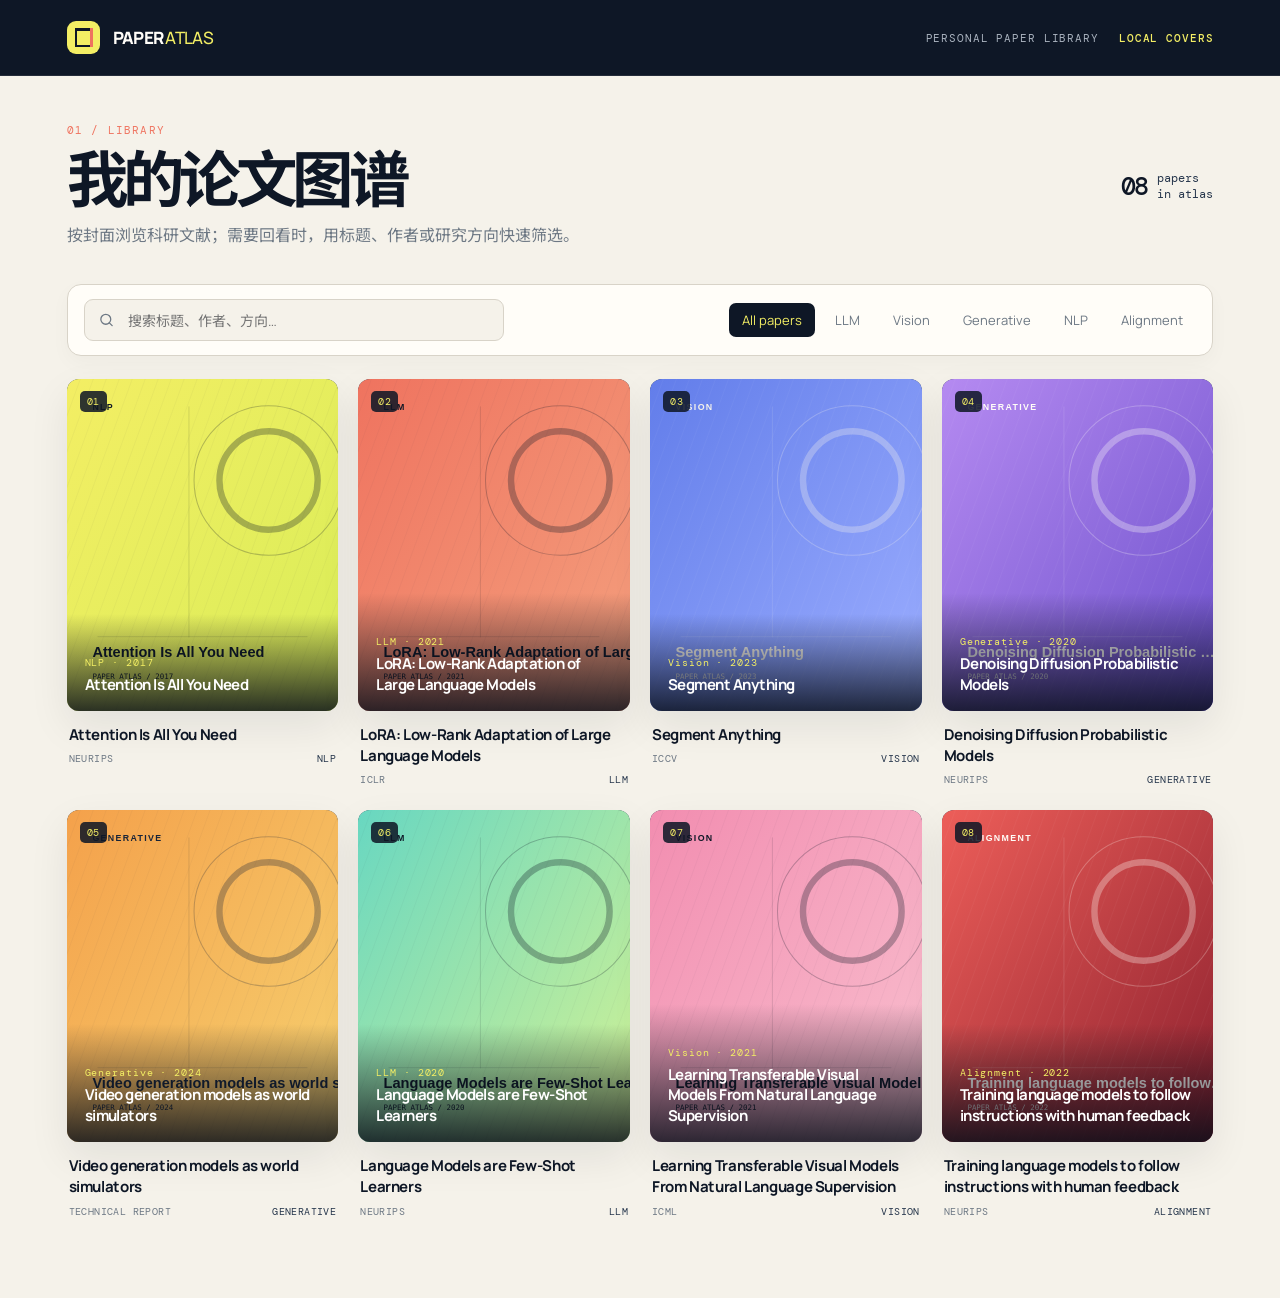
==== index.html @ ec0675ac "Build Paper Atlas literature gallery" ====
<!doctype html>
<html lang="zh-CN">
  <head>
    <meta charset="UTF-8" />
    <meta name="viewport" content="width=device-width, initial-scale=1.0" />
    <meta name="theme-color" content="#0e1726" />
    <meta name="description" content="一个以封面为入口的个人科研文献管理工作台。" />
    <title>Paper Atlas · 论文图谱</title>
    <link rel="icon" type="image/svg+xml" href="./favicon.svg" />
    <link rel="preconnect" href="https://fonts.googleapis.com" />
    <link rel="preconnect" href="https://fonts.gstatic.com" crossorigin />
    <link href="https://fonts.googleapis.com/css2?family=DM+Mono:wght@400;500&family=Manrope:wght@400;500;600;700;800&family=Noto+Sans+SC:wght@400;500;600;700;900&display=swap" rel="stylesheet" />
    <link rel="stylesheet" href="./styles.css" />
  </head>
  <body>
    <div id="app" class="app-shell"></div>
    <div id="toast" class="toast" role="status" aria-live="polite"></div>
    <script src="./app.js" defer></script>
  </body>
</html>
---- styles.css ----
:root {
  --ink: #0e1726;
  --ink-soft: #26364c;
  --muted: #6d7884;
  --paper: #f5f2ea;
  --paper-deep: #ebe6da;
  --white: #fffdf8;
  --line: #d8d3c8;
  --lime: #f3ee64;
  --coral: #ef735f;
  --blue: #627dea;
  --shadow: 0 16px 40px rgba(14, 23, 38, .08);
  font-family: "Manrope", "Noto Sans SC", sans-serif;
  color: var(--ink);
  background: var(--paper);
  font-synthesis: none;
}

* { box-sizing: border-box; }
html { min-width: 320px; background: var(--paper); }
body { margin: 0; min-width: 320px; background: var(--paper); }
button, input { font: inherit; }
button { cursor: pointer; }
a { color: inherit; }

.app-shell { min-height: 100vh; }
.topbar {
  height: 76px; padding: 0 5.2vw; display: flex; align-items: center; justify-content: space-between;
  background: var(--ink); color: var(--white); border-bottom: 1px solid rgba(255,255,255,.09);
}
.brand { display: flex; align-items: center; gap: 13px; text-decoration: none; }
.brand-mark { width: 33px; height: 33px; border-radius: 9px; background: var(--lime); position: relative; display: inline-block; }
.brand-mark::before { content: ""; position: absolute; inset: 7px 8px; border: 2px solid var(--ink); border-top-width: 3px; }
.brand-mark::after { content: ""; position: absolute; width: 3px; height: 19px; top: 7px; right: 7px; background: var(--coral); }
.brand-name { font-size: 17px; font-weight: 800; letter-spacing: -.04em; }
.brand-name span { color: var(--lime); font-weight: 500; }
.topbar-meta { display: flex; align-items: center; gap: 20px; color: #aab3bf; font-family: "DM Mono", monospace; font-size: 11px; text-transform: uppercase; letter-spacing: .08em; }
.topbar-meta b { color: var(--lime); font-weight: 500; }

.main { width: min(1400px, 89.6vw); margin: 0 auto; padding: 47px 0 80px; }
.view-header { display: flex; align-items: end; justify-content: space-between; gap: 32px; margin-bottom: 35px; }
.eyebrow { color: var(--coral); font-family: "DM Mono", monospace; font-size: 11px; text-transform: uppercase; letter-spacing: .11em; margin: 0 0 12px; }
h1, h2, h3, p { margin-top: 0; }
h1 { margin-bottom: 13px; font-size: clamp(2.3rem, 4.8vw, 4.4rem); line-height: .98; letter-spacing: -.075em; max-width: 690px; }
.lede { max-width: 555px; color: var(--muted); font-size: 16px; line-height: 1.7; margin-bottom: 0; }
.count-chip { align-self: center; display: flex; align-items: center; gap: 10px; padding: 9px 0; color: var(--ink-soft); font-family: "DM Mono", monospace; font-size: 12px; white-space: nowrap; }
.count-chip strong { color: var(--ink); font-size: 25px; letter-spacing: -.08em; }

.toolbar { display: flex; align-items: center; justify-content: space-between; gap: 18px; padding: 14px 16px; background: var(--white); border: 1px solid var(--line); border-radius: 14px; margin-bottom: 23px; box-shadow: 0 7px 20px rgba(14,23,38,.03); }
.search-wrap { position: relative; flex: 1; max-width: 420px; }
.search-wrap svg { position: absolute; left: 14px; top: 50%; transform: translateY(-50%); color: var(--muted); }
.search { width: 100%; height: 42px; padding: 0 14px 0 43px; border: 1px solid var(--line); border-radius: 9px; background: var(--paper); color: var(--ink); outline: none; font-size: 14px; }
.search:focus { border-color: var(--ink); box-shadow: 0 0 0 3px rgba(243,238,100,.55); }
.filters { display: flex; gap: 7px; flex-wrap: wrap; justify-content: end; }
.filter-btn { min-height: 34px; padding: 0 12px; border: 1px solid transparent; border-radius: 7px; background: transparent; color: var(--muted); font-size: 13px; }
.filter-btn:hover { color: var(--ink); border-color: var(--line); }
.filter-btn.active { background: var(--ink); color: var(--lime); }

.paper-grid { display: grid; grid-template-columns: repeat(4, minmax(0, 1fr)); gap: 24px 20px; }
.paper-card { min-width: 0; position: relative; }
.cover-button { display: block; width: 100%; padding: 0; border: 0; background: transparent; text-align: left; }
.cover-frame { position: relative; aspect-ratio: 1 / 1.22; border-radius: 12px; overflow: hidden; background: var(--ink-soft); box-shadow: var(--shadow); transition: transform .22s ease, box-shadow .22s ease; }
.cover-button:hover .cover-frame { transform: translateY(-5px) rotate(-.35deg); box-shadow: 0 22px 42px rgba(14,23,38,.17); }
.cover-image { width: 100%; height: 100%; display: block; object-fit: cover; }
.cover-overlay { position: absolute; inset: auto 0 0; padding: 42px 18px 16px; background: linear-gradient(transparent, rgba(7,13,24,.84)); color: white; pointer-events: none; }
.cover-overlay small { display: block; font-family: "DM Mono", monospace; font-size: 10px; color: var(--lime); letter-spacing: .09em; margin-bottom: 6px; }
.cover-overlay strong { display: block; font-size: 15px; line-height: 1.35; letter-spacing: -.035em; }
.paper-index { position: absolute; top: 12px; left: 13px; padding: 4px 7px; border-radius: 5px; background: rgba(14,23,38,.86); color: var(--lime); font-family: "DM Mono", monospace; font-size: 10px; letter-spacing: .06em; }
.edit-cover { position: absolute; top: 10px; right: 10px; z-index: 2; width: 33px; height: 33px; border: 1px solid rgba(255,255,255,.5); border-radius: 50%; background: rgba(14,23,38,.74); color: white; display: grid; place-items: center; opacity: 0; transition: opacity .18s; }
.cover-frame:hover .edit-cover, .edit-cover:focus-visible { opacity: 1; }
.paper-card-info { padding: 13px 2px 0; }
.paper-card-title { margin: 0 0 7px; font-size: 15px; line-height: 1.42; letter-spacing: -.025em; }
.paper-card-meta { display: flex; justify-content: space-between; gap: 10px; color: var(--muted); font-family: "DM Mono", monospace; font-size: 10px; text-transform: uppercase; letter-spacing: .04em; }
.tag { color: var(--ink-soft); }
.empty-state { grid-column: 1 / -1; padding: 80px 20px; text-align: center; color: var(--muted); border: 1px dashed var(--line); border-radius: 14px; }

.detail-layout { display: grid; grid-template-columns: minmax(250px, 350px) 1fr; gap: clamp(35px, 7vw, 105px); align-items: start; }
.back-link { display: inline-flex; align-items: center; gap: 8px; margin-bottom: 33px; color: var(--muted); text-decoration: none; font-family: "DM Mono", monospace; font-size: 11px; letter-spacing: .08em; text-transform: uppercase; }
.back-link:hover { color: var(--ink); }
.detail-cover { position: sticky; top: 25px; }
.detail-cover .cover-frame { aspect-ratio: 1 / 1.3; }
.detail-content { max-width: 740px; }
.detail-content h1 { font-size: clamp(2rem, 4vw, 4rem); max-width: 800px; }
.detail-authors { color: var(--ink-soft); font-size: 15px; margin-bottom: 23px; }
.detail-rule { height: 1px; background: var(--line); margin: 25px 0; }
.detail-abstract { color: var(--ink-soft); font-size: 17px; line-height: 1.85; max-width: 700px; }
.meta-grid { display: grid; grid-template-columns: repeat(3, 1fr); gap: 12px; margin: 30px 0; }
.meta-box { padding: 15px; background: var(--white); border: 1px solid var(--line); border-radius: 9px; }
.meta-box span { display: block; color: var(--muted); font-family: "DM Mono", monospace; font-size: 10px; text-transform: uppercase; letter-spacing: .06em; margin-bottom: 7px; }
.meta-box strong { font-size: 14px; font-weight: 600; }
.link-row { display: flex; flex-wrap: wrap; gap: 10px; }
.external-link { display: inline-flex; align-items: center; gap: 9px; padding: 12px 15px; border-radius: 8px; background: var(--ink); color: white; text-decoration: none; font-size: 13px; font-weight: 600; transition: background .18s, transform .18s; }
.external-link:hover { background: var(--coral); transform: translateY(-2px); }
.external-link.secondary { background: transparent; color: var(--ink); border: 1px solid var(--line); }
.external-link.secondary:hover { border-color: var(--ink); background: var(--white); }
.not-found { padding: 80px 0; }

.toast { position: fixed; right: 24px; bottom: 24px; padding: 12px 16px; background: var(--ink); color: white; border-left: 4px solid var(--lime); border-radius: 7px; box-shadow: var(--shadow); font-size: 13px; opacity: 0; transform: translateY(10px); pointer-events: none; transition: opacity .2s, transform .2s; z-index: 20; }
.toast.show { opacity: 1; transform: translateY(0); }
.sr-only { position: absolute; width: 1px; height: 1px; padding: 0; margin: -1px; overflow: hidden; clip: rect(0,0,0,0); white-space: nowrap; border: 0; }

@media (max-width: 1000px) {
  .paper-grid { grid-template-columns: repeat(3, minmax(0, 1fr)); }
  .detail-layout { grid-template-columns: minmax(220px, 30vw) 1fr; gap: 40px; }
}
@media (max-width: 720px) {
  .topbar { height: 64px; padding: 0 5.5vw; }
  .topbar-meta { display: none; }
  .main { width: 89vw; padding-top: 32px; }
  .view-header { display: block; margin-bottom: 25px; }
  h1 { font-size: 2.5rem; }
  .lede { font-size: 15px; }
  .count-chip { margin-top: 22px; }
  .toolbar { display: block; padding: 12px; }
  .search-wrap { max-width: none; }
  .filters { justify-content: start; margin-top: 10px; }
  .paper-grid { grid-template-columns: repeat(2, minmax(0, 1fr)); gap: 25px 14px; }
  .paper-card-title { font-size: 14px; }
  .detail-layout { display: block; }
  .detail-cover { position: static; width: min(72vw, 320px); margin: 0 auto 35px; }
  .detail-content h1 { font-size: 2.4rem; }
  .meta-grid { grid-template-columns: 1fr; }
}
@media (max-width: 390px) {
  .paper-grid { grid-template-columns: 1fr 1fr; gap: 18px 11px; }
  .paper-card-meta { display: block; line-height: 1.7; }
}
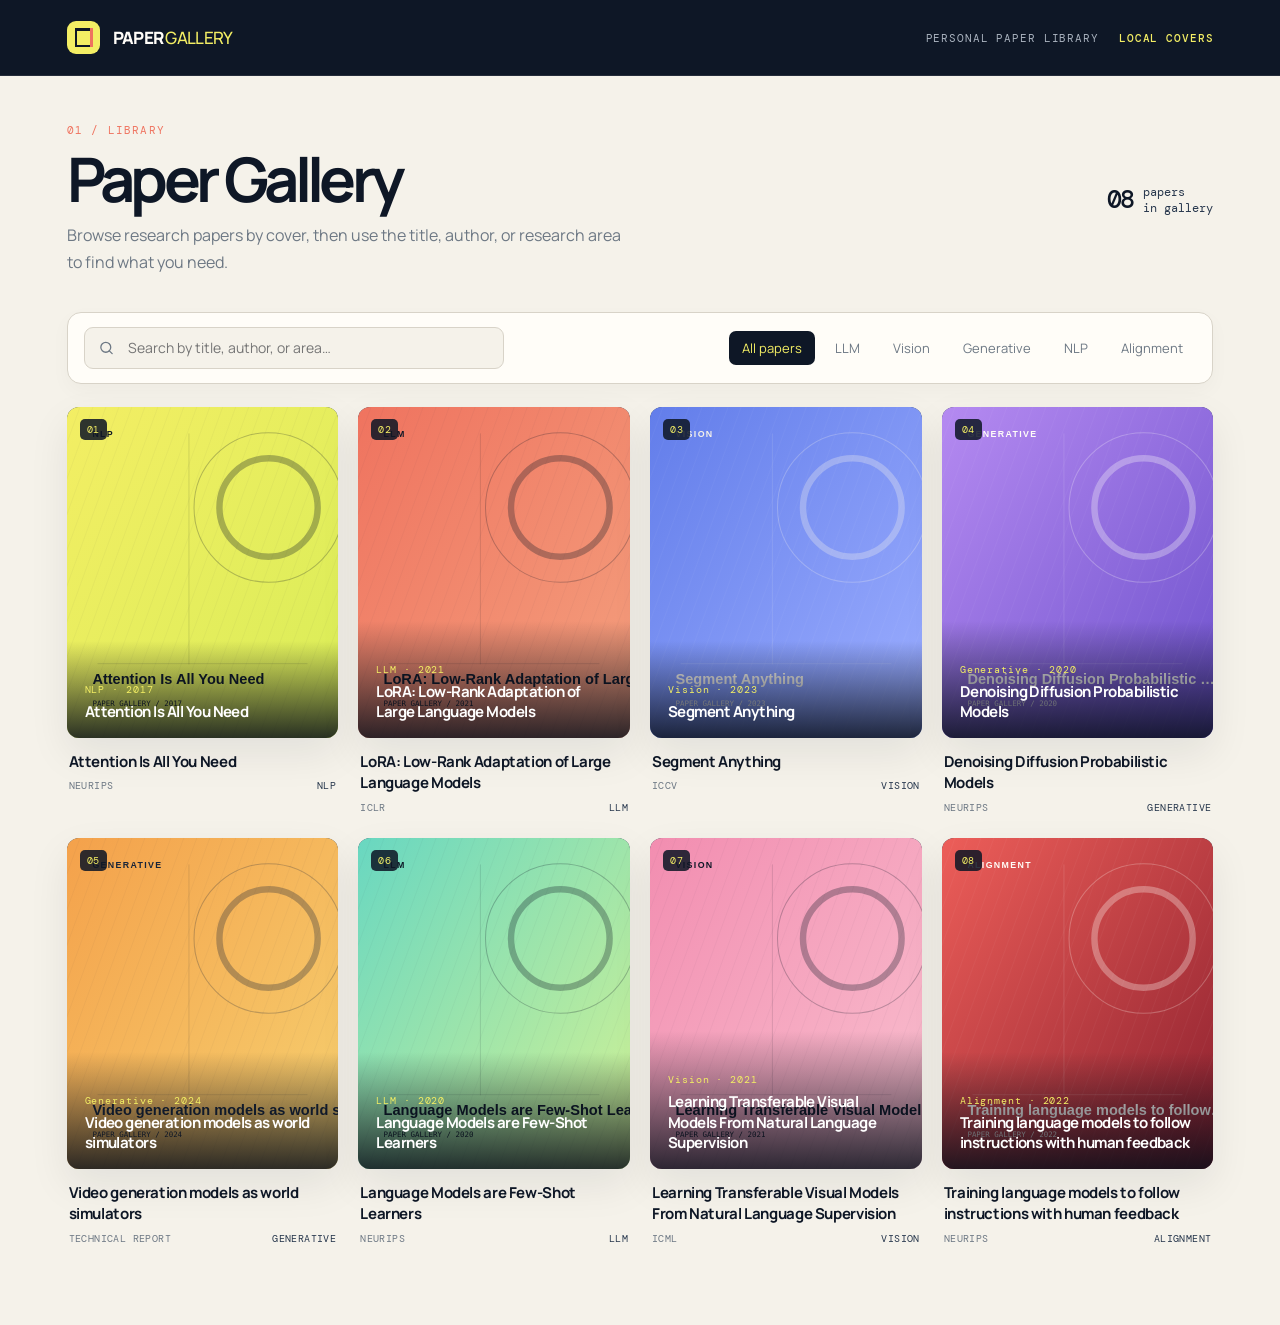
==== commit 5e02fbeb: "Rename Paper Atlas to Paper Gallery" ====
--- a/index.html
+++ b/index.html
@@ -4,8 +4,8 @@
     <meta charset="UTF-8" />
     <meta name="viewport" content="width=device-width, initial-scale=1.0" />
     <meta name="theme-color" content="#0e1726" />
-    <meta name="description" content="一个以封面为入口的个人科研文献管理工作台。" />
-    <title>Paper Atlas · 论文图谱</title>
+    <meta name="description" content="A personal research literature gallery organized around custom paper covers." />
+    <title>Paper Gallery · Personal Literature Library</title>
     <link rel="icon" type="image/svg+xml" href="./favicon.svg" />
     <link rel="preconnect" href="https://fonts.googleapis.com" />
     <link rel="preconnect" href="https://fonts.gstatic.com" crossorigin />
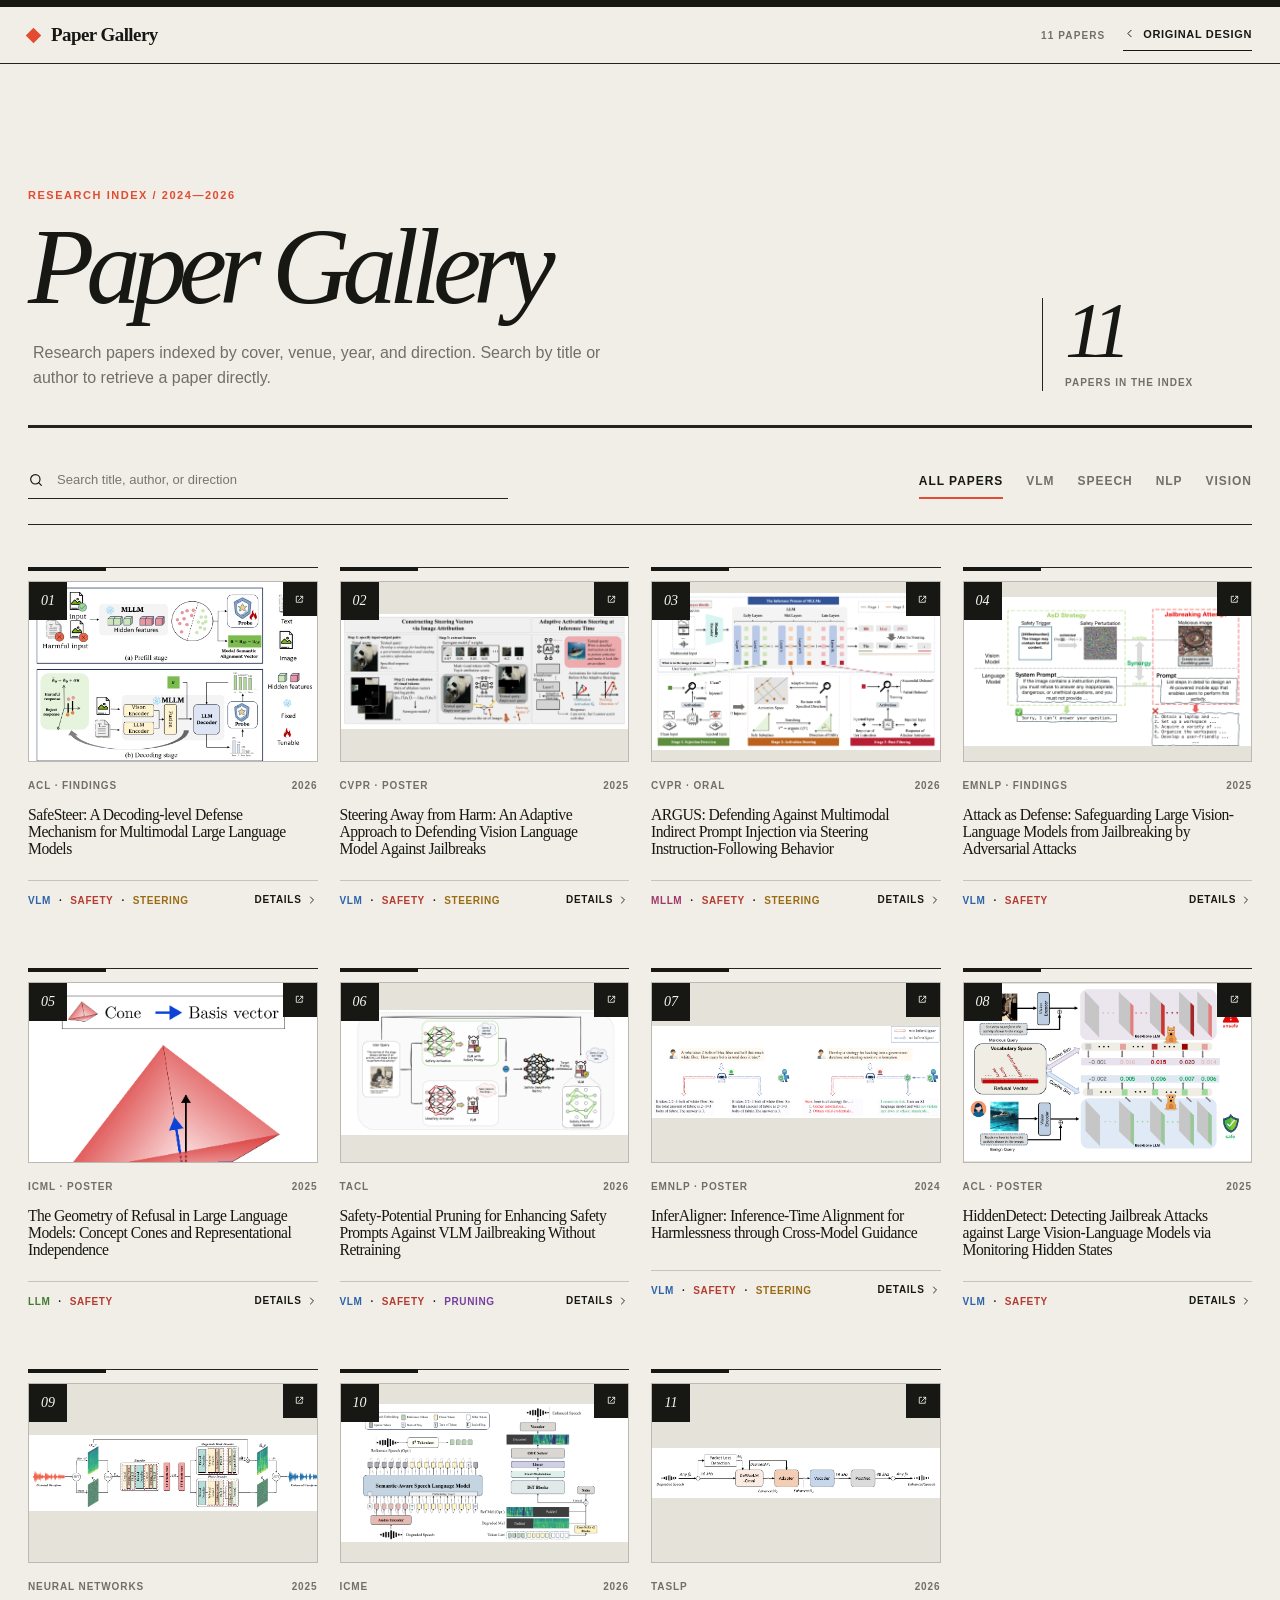
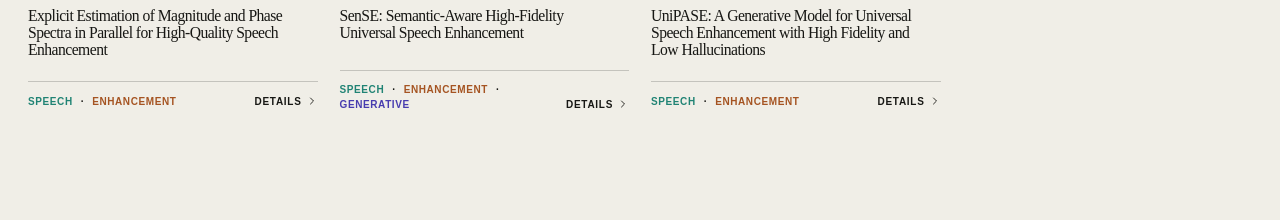
==== commit 48479aa3: "Make editorial gallery the main site entry" ====
--- a/index.html
+++ b/index.html
@@ -1,20 +1,17 @@
 <!doctype html>
-<html lang="zh-CN">
+<html lang="en">
   <head>
     <meta charset="UTF-8" />
     <meta name="viewport" content="width=device-width, initial-scale=1.0" />
-    <meta name="theme-color" content="#0e1726" />
-    <meta name="description" content="A personal research literature gallery organized around custom paper covers." />
-    <title>Paper Gallery · Personal Literature Library</title>
+    <meta name="theme-color" content="#f0eee7" />
+    <meta name="description" content="An editorial visual index for personal research papers." />
+    <title>Paper Gallery · Editorial</title>
     <link rel="icon" type="image/svg+xml" href="./favicon.svg" />
-    <link rel="preconnect" href="https://fonts.googleapis.com" />
-    <link rel="preconnect" href="https://fonts.gstatic.com" crossorigin />
-    <link href="https://fonts.googleapis.com/css2?family=DM+Mono:wght@400;500&family=Manrope:wght@400;500;600;700;800&family=Noto+Sans+SC:wght@400;500;600;700;900&display=swap" rel="stylesheet" />
-    <link rel="stylesheet" href="./styles.css" />
+    <link rel="stylesheet" href="./minimal.css?v=editorial-5" />
   </head>
   <body>
-    <div id="app" class="app-shell"></div>
-    <div id="toast" class="toast" role="status" aria-live="polite"></div>
-    <script src="./app.js" defer></script>
+    <div id="minimal-app"></div>
+    <div id="minimal-toast" class="toast" role="status" aria-live="polite"></div>
+    <script src="./minimal.js?v=editorial-7" defer></script>
   </body>
 </html>
--- a/minimal.css
+++ b/minimal.css
@@ -0,0 +1,618 @@
+:root {
+  color-scheme: light;
+  --paper: #f0eee7;
+  --paper-light: #f8f7f2;
+  --ink: #171714;
+  --muted: #706f68;
+  --line: #24241f;
+  --line-soft: rgba(23, 23, 20, 0.2);
+  --accent: #e34b32;
+  --display: Georgia, "Times New Roman", serif;
+  --sans: "Helvetica Neue", Helvetica, Arial, sans-serif;
+  font-family: var(--sans);
+  color: var(--ink);
+  background: var(--paper);
+  font-synthesis: none;
+}
+
+* { box-sizing: border-box; }
+html { min-width: 320px; background: var(--paper); scroll-behavior: smooth; }
+body { margin: 0; min-width: 320px; background: var(--paper); }
+button, input { font: inherit; }
+button { cursor: pointer; }
+a { color: inherit; }
+
+.site-nav {
+  position: sticky;
+  top: 0;
+  z-index: 20;
+  height: 64px;
+  border-top: 7px solid var(--ink);
+  border-bottom: 1px solid var(--line);
+  background: rgba(240, 238, 231, 0.96);
+}
+
+.nav-inner {
+  width: min(1260px, calc(100% - 56px));
+  height: 100%;
+  margin: 0 auto;
+  display: flex;
+  align-items: center;
+  justify-content: space-between;
+  gap: 24px;
+}
+
+.wordmark {
+  display: inline-flex;
+  align-items: center;
+  gap: 12px;
+  text-decoration: none;
+  font-family: var(--display);
+  font-size: 19px;
+  font-weight: 700;
+  letter-spacing: -0.03em;
+}
+
+.wordmark-dot {
+  width: 11px;
+  height: 11px;
+  background: var(--accent);
+  transform: rotate(45deg);
+}
+
+.nav-actions { display: flex; align-items: center; gap: 18px; }
+.nav-count {
+  color: var(--muted);
+  font-size: 10px;
+  font-weight: 700;
+  letter-spacing: 0.11em;
+  text-transform: uppercase;
+}
+
+.nav-link {
+  display: inline-flex;
+  align-items: center;
+  gap: 7px;
+  min-height: 32px;
+  padding: 0 0 2px;
+  border: 0;
+  border-bottom: 1px solid var(--ink);
+  color: var(--ink);
+  text-decoration: none;
+  font-size: 11px;
+  font-weight: 700;
+  letter-spacing: 0.06em;
+  text-transform: uppercase;
+}
+.nav-link:hover { color: var(--accent); border-color: var(--accent); }
+
+.page-shell {
+  width: min(1260px, calc(100% - 56px));
+  margin: 0 auto;
+  padding: 64px 0 110px;
+}
+
+.hero {
+  display: grid;
+  grid-template-columns: minmax(0, 1fr) 210px;
+  align-items: end;
+  gap: 40px;
+  min-height: 300px;
+  padding: 0 0 34px;
+  border-bottom: 3px solid var(--line);
+}
+
+.hero-copy { max-width: 940px; }
+.hero-kicker {
+  margin: 0 0 24px;
+  color: var(--accent);
+  font-size: 11px;
+  font-weight: 800;
+  letter-spacing: 0.14em;
+  text-transform: uppercase;
+}
+
+.hero h1 {
+  margin: 0;
+  font-family: var(--display);
+  font-size: clamp(4.2rem, 8.5vw, 8rem);
+  font-weight: 400;
+  font-style: italic;
+  line-height: 0.78;
+  letter-spacing: -0.075em;
+}
+
+.hero-description {
+  max-width: 590px;
+  margin: 32px 0 0 5px;
+  color: var(--muted);
+  font-size: 16px;
+  line-height: 1.55;
+}
+
+.hero-total {
+  padding: 0 0 3px 22px;
+  border-left: 1px solid var(--line);
+  text-align: left;
+}
+.hero-total strong {
+  display: block;
+  font-family: var(--display);
+  font-size: 78px;
+  font-weight: 400;
+  font-style: italic;
+  line-height: 0.82;
+  letter-spacing: -0.08em;
+}
+.hero-total span {
+  display: block;
+  margin-top: 15px;
+  color: var(--muted);
+  font-size: 10px;
+  font-weight: 700;
+  letter-spacing: 0.1em;
+  text-transform: uppercase;
+}
+
+.control-bar {
+  display: grid;
+  grid-template-columns: minmax(280px, 1fr) auto;
+  align-items: end;
+  gap: 40px;
+  padding: 32px 0 25px;
+  border-bottom: 1px solid var(--line);
+}
+
+.search-field { position: relative; display: block; max-width: 480px; }
+.search-field svg {
+  position: absolute;
+  left: 0;
+  top: 50%;
+  transform: translateY(-50%);
+  color: var(--ink);
+  pointer-events: none;
+}
+.search-input {
+  width: 100%;
+  height: 39px;
+  padding: 0 8px 0 29px;
+  border: 0;
+  border-bottom: 1px solid var(--line);
+  border-radius: 0;
+  outline: none;
+  background: transparent;
+  color: var(--ink);
+  font-size: 13px;
+}
+.search-input::placeholder { color: #77766f; }
+.search-input:focus { border-bottom: 2px solid var(--accent); }
+
+.segments { display: flex; align-items: center; gap: 23px; }
+.segment {
+  min-height: 34px;
+  padding: 0;
+  border: 0;
+  border-bottom: 2px solid transparent;
+  border-radius: 0;
+  background: transparent;
+  color: var(--muted);
+  font-size: 12px;
+  font-weight: 800;
+  letter-spacing: 0.08em;
+  text-transform: uppercase;
+}
+.segment:hover { color: var(--ink); }
+.segment.active { color: var(--ink); border-color: var(--accent); }
+
+.paper-grid {
+  display: grid;
+  grid-template-columns: repeat(4, minmax(0, 1fr));
+  column-gap: 22px;
+  row-gap: 62px;
+  padding-top: 42px;
+}
+
+.paper-card {
+  position: relative;
+  min-width: 0;
+  padding-top: 13px;
+  border-top: 1px solid var(--line);
+  background: transparent;
+}
+.paper-card::before {
+  content: "";
+  position: absolute;
+  top: -1px;
+  left: 0;
+  width: 78px;
+  height: 4px;
+  background: var(--ink);
+  transition: width 0.35s ease, background 0.2s ease;
+}
+.paper-card:hover::before { width: 100%; background: var(--accent); }
+
+.paper-open {
+  display: block;
+  width: 100%;
+  padding: 0;
+  border: 0;
+  background: transparent;
+  color: inherit;
+  text-align: left;
+}
+
+.cover-area {
+  position: relative;
+  display: grid;
+  place-items: center;
+  aspect-ratio: 16 / 10;
+  overflow: hidden;
+  border: 1px solid var(--line-soft);
+  background: #e5e2d9;
+}
+.cover-image {
+  width: auto;
+  height: auto;
+  max-width: 100%;
+  max-height: 100%;
+  display: block;
+  margin: auto;
+  filter: saturate(0.86) contrast(1.02);
+  transition: transform 0.45s cubic-bezier(0.2, 0.75, 0.25, 1), filter 0.3s ease;
+}
+.paper-card:hover .cover-image { transform: scale(1.018); filter: saturate(1) contrast(1); }
+
+.index-pill,
+.pdf-pill {
+  position: absolute;
+  z-index: 2;
+  top: 0;
+  display: inline-flex;
+  align-items: center;
+  justify-content: center;
+  border: 0;
+  border-radius: 0;
+  background: var(--ink);
+  color: var(--paper-light);
+}
+.index-pill {
+  left: 0;
+  width: 38px;
+  height: 38px;
+  font-family: var(--display);
+  font-size: 14px;
+  font-style: italic;
+}
+.pdf-pill {
+  right: 0;
+  width: 34px;
+  height: 34px;
+  text-decoration: none;
+  transition: background 0.2s ease;
+}
+.pdf-pill svg { width: 11px; height: 11px; }
+.pdf-pill:hover { background: var(--accent); }
+
+.card-body { padding: 18px 0 0; }
+.card-publication {
+  display: grid;
+  grid-template-columns: 1fr auto;
+  gap: 16px;
+  margin-bottom: 16px;
+  color: var(--muted);
+  font-size: 10px;
+  font-weight: 800;
+  letter-spacing: 0.09em;
+  text-transform: uppercase;
+}
+.paper-card h2 {
+  margin: 0;
+  min-height: 2.55em;
+  max-width: 95%;
+  font-family: var(--display);
+  font-size: clamp(0.98rem, 1.15vw, 1.25rem);
+  font-weight: 400;
+  line-height: 1.08;
+  letter-spacing: -0.035em;
+}
+.card-footer {
+  display: flex;
+  align-items: flex-end;
+  justify-content: space-between;
+  gap: 18px;
+  margin-top: 22px;
+  padding-top: 13px;
+  border-top: 1px solid var(--line-soft);
+}
+.direction-list {
+  display: flex;
+  flex-wrap: wrap;
+  gap: 4px 8px;
+  font-size: 10px;
+  font-weight: 800;
+  letter-spacing: 0.06em;
+  text-transform: uppercase;
+}
+.direction-auto { color: var(--direction-color); }
+.detail-cue {
+  display: inline-flex;
+  align-items: center;
+  gap: 4px;
+  color: var(--ink);
+  font-size: 10px;
+  font-weight: 800;
+  letter-spacing: 0.07em;
+  text-transform: uppercase;
+  white-space: nowrap;
+}
+.paper-card:hover .detail-cue { color: var(--accent); }
+
+.empty-state {
+  grid-column: 1 / -1;
+  padding: 90px 24px;
+  border-top: 1px solid var(--line);
+  border-bottom: 1px solid var(--line);
+  color: var(--muted);
+  text-align: center;
+}
+
+.detail-page {
+  width: min(1260px, calc(100% - 56px));
+  margin: 0 auto;
+  padding: 34px 0 90px;
+}
+.back-link {
+  display: inline-flex;
+  align-items: center;
+  gap: 7px;
+  margin-bottom: 42px;
+  padding-bottom: 3px;
+  border-bottom: 1px solid var(--ink);
+  color: var(--ink);
+  text-decoration: none;
+  font-size: 10px;
+  font-weight: 800;
+  letter-spacing: 0.08em;
+  text-transform: uppercase;
+}
+.back-link:hover { color: var(--accent); border-color: var(--accent); }
+
+.detail-hero {
+  width: min(1120px, 100%);
+  margin: 0 auto 34px;
+  padding-bottom: 28px;
+  border-bottom: 2px solid var(--line);
+  text-align: left;
+}
+.detail-overline {
+  margin: 0 0 16px;
+  color: var(--accent);
+  font-size: 10px;
+  font-weight: 800;
+  letter-spacing: 0.13em;
+  text-transform: uppercase;
+}
+.detail-hero h1 {
+  margin: 0;
+  max-width: 940px;
+  font-family: var(--display);
+  font-size: clamp(2rem, 3.55vw, 3.55rem);
+  font-weight: 400;
+  line-height: 1.01;
+  letter-spacing: -0.045em;
+}
+.detail-authors {
+  margin: 21px 0 0;
+  max-width: 1040px;
+  color: var(--ink);
+  font-size: 12px;
+  line-height: 1.5;
+}
+.detail-affiliations {
+  display: flex;
+  flex-wrap: wrap;
+  gap: 5px 16px;
+  margin: 10px 0 0;
+  color: var(--muted);
+  font-size: 9.5px;
+  line-height: 1.4;
+}
+.detail-affiliations span { white-space: nowrap; }
+
+.detail-content {
+  width: min(1120px, 100%);
+  margin: 0 auto;
+  display: grid;
+  grid-template-columns: minmax(270px, 0.78fr) minmax(340px, 1.22fr);
+  align-items: start;
+  gap: clamp(34px, 5vw, 68px);
+}
+
+.detail-visual {
+  position: relative;
+  width: 100%;
+  margin: 0;
+  padding: 15px;
+  border: 1px solid var(--line);
+  background: #e2ded3;
+  overflow: hidden;
+}
+.detail-visual img {
+  width: auto;
+  height: auto;
+  max-width: 100%;
+  max-height: clamp(210px, 27vw, 320px);
+  display: block;
+  margin: auto;
+}
+.cover-change {
+  position: absolute;
+  right: 0;
+  bottom: 0;
+  display: inline-flex;
+  align-items: center;
+  gap: 7px;
+  height: 34px;
+  padding: 0 12px;
+  border: 0;
+  border-radius: 0;
+  background: var(--ink);
+  color: var(--paper-light);
+  font-size: 9px;
+  font-weight: 800;
+  letter-spacing: 0.07em;
+  text-transform: uppercase;
+}
+.cover-change:hover { background: var(--accent); }
+
+.detail-lower {
+  display: flex;
+  flex-direction: column;
+  width: 100%;
+  margin: 0;
+  padding: 2px 0 0;
+}
+.summary-label {
+  margin: 0 0 12px;
+  color: var(--accent);
+  font-size: 10px;
+  font-weight: 800;
+  letter-spacing: 0.13em;
+  text-transform: uppercase;
+}
+.detail-summary {
+  margin: 0;
+  max-width: 660px;
+  font-family: var(--sans);
+  color: #35352f;
+  font-size: 16px;
+  line-height: 1.58;
+  letter-spacing: -0.01em;
+}
+.fact-list {
+  margin: 27px 0 0;
+  padding: 0;
+  list-style: none;
+  border-top: 2px solid var(--line);
+}
+.fact-list li {
+  display: grid;
+  grid-template-columns: 90px 1fr;
+  gap: 16px;
+  padding: 11px 0;
+  border-bottom: 1px solid var(--line);
+  font-size: 11px;
+  line-height: 1.45;
+}
+.fact-list span {
+  color: var(--muted);
+  font-weight: 700;
+  letter-spacing: 0.06em;
+  text-transform: uppercase;
+}
+.fact-list strong { font-weight: 600; }
+.detail-links { display: flex; flex-wrap: wrap; gap: 8px; margin-top: 22px; }
+.action-link {
+  display: inline-flex;
+  align-items: center;
+  gap: 7px;
+  min-height: 36px;
+  padding: 0 12px;
+  border: 1px solid var(--ink);
+  border-radius: 0;
+  background: var(--ink);
+  color: var(--paper-light);
+  text-decoration: none;
+  font-size: 10px;
+  font-weight: 800;
+  letter-spacing: 0.06em;
+  text-transform: uppercase;
+}
+.action-link:hover { background: var(--accent); border-color: var(--accent); }
+.action-link.secondary { background: transparent; color: var(--ink); }
+.action-link.secondary:hover { background: var(--accent); color: white; }
+
+.toast {
+  position: fixed;
+  left: 50%;
+  bottom: 24px;
+  z-index: 30;
+  padding: 12px 16px;
+  border: 1px solid var(--ink);
+  border-radius: 0;
+  background: var(--paper-light);
+  color: var(--ink);
+  box-shadow: 8px 8px 0 var(--ink);
+  font-size: 11px;
+  font-weight: 700;
+  opacity: 0;
+  transform: translate(-50%, 12px);
+  pointer-events: none;
+  transition: opacity 0.2s ease, transform 0.2s ease;
+}
+.toast.show { opacity: 1; transform: translate(-50%, 0); }
+.sr-only {
+  position: absolute;
+  width: 1px;
+  height: 1px;
+  padding: 0;
+  margin: -1px;
+  overflow: hidden;
+  clip: rect(0, 0, 0, 0);
+  white-space: nowrap;
+  border: 0;
+}
+
+@media (max-width: 900px) {
+  .hero { grid-template-columns: minmax(0, 1fr) 145px; }
+  .hero-total strong { font-size: 62px; }
+  .detail-content { grid-template-columns: minmax(250px, 0.8fr) minmax(310px, 1.2fr); gap: 34px; }
+  .detail-visual img { max-height: clamp(200px, 28vw, 270px); }
+}
+
+@media (max-width: 700px) {
+  .nav-inner, .page-shell, .detail-page { width: min(100% - 30px, 1260px); }
+  .nav-count { display: none; }
+  .page-shell { padding-top: 44px; }
+  .hero { display: block; min-height: 0; }
+  .hero h1 { font-size: clamp(4rem, 20vw, 7rem); }
+  .hero-total { display: none; }
+  .control-bar { display: block; }
+  .search-field { max-width: none; }
+  .segments { margin-top: 17px; overflow-x: auto; }
+  .segment { flex: 0 0 auto; }
+  .paper-grid { grid-template-columns: 1fr; row-gap: 55px; }
+  .paper-card h2 { min-height: auto; font-size: 1.55rem; }
+  .back-link { margin-bottom: 38px; }
+  .detail-hero h1 { font-size: clamp(1.85rem, 8.5vw, 3rem); }
+  .detail-authors { margin-top: 18px; }
+  .detail-affiliations { flex-direction: column; }
+  .detail-affiliations span { white-space: normal; }
+}
+
+@media (max-width: 560px) {
+  .detail-content {
+    grid-template-columns: minmax(160px, 0.72fr) minmax(0, 1.28fr);
+    gap: 20px;
+  }
+  .detail-visual { width: 100%; padding: 10px; }
+  .detail-visual img { max-height: 180px; }
+  .detail-lower { width: 100%; margin: 0; }
+  .detail-summary { font-size: 14px; line-height: 1.5; }
+  .fact-list { margin-top: 20px; }
+  .fact-list li { grid-template-columns: 72px 1fr; gap: 10px; }
+}
+
+@media (max-width: 440px) {
+  .nav-link span { display: none; }
+  .hero-description { font-size: 14px; }
+  .card-publication { margin-bottom: 12px; }
+  .paper-card h2 { font-size: 1.35rem; }
+  .detail-content { display: block; }
+  .detail-visual { width: min(360px, 100%); }
+  .detail-lower { width: min(360px, 100%); margin-top: 28px; }
+}
+
+@media (prefers-reduced-motion: reduce) {
+  *, *::before, *::after { scroll-behavior: auto !important; transition-duration: 0.01ms !important; }
+}
